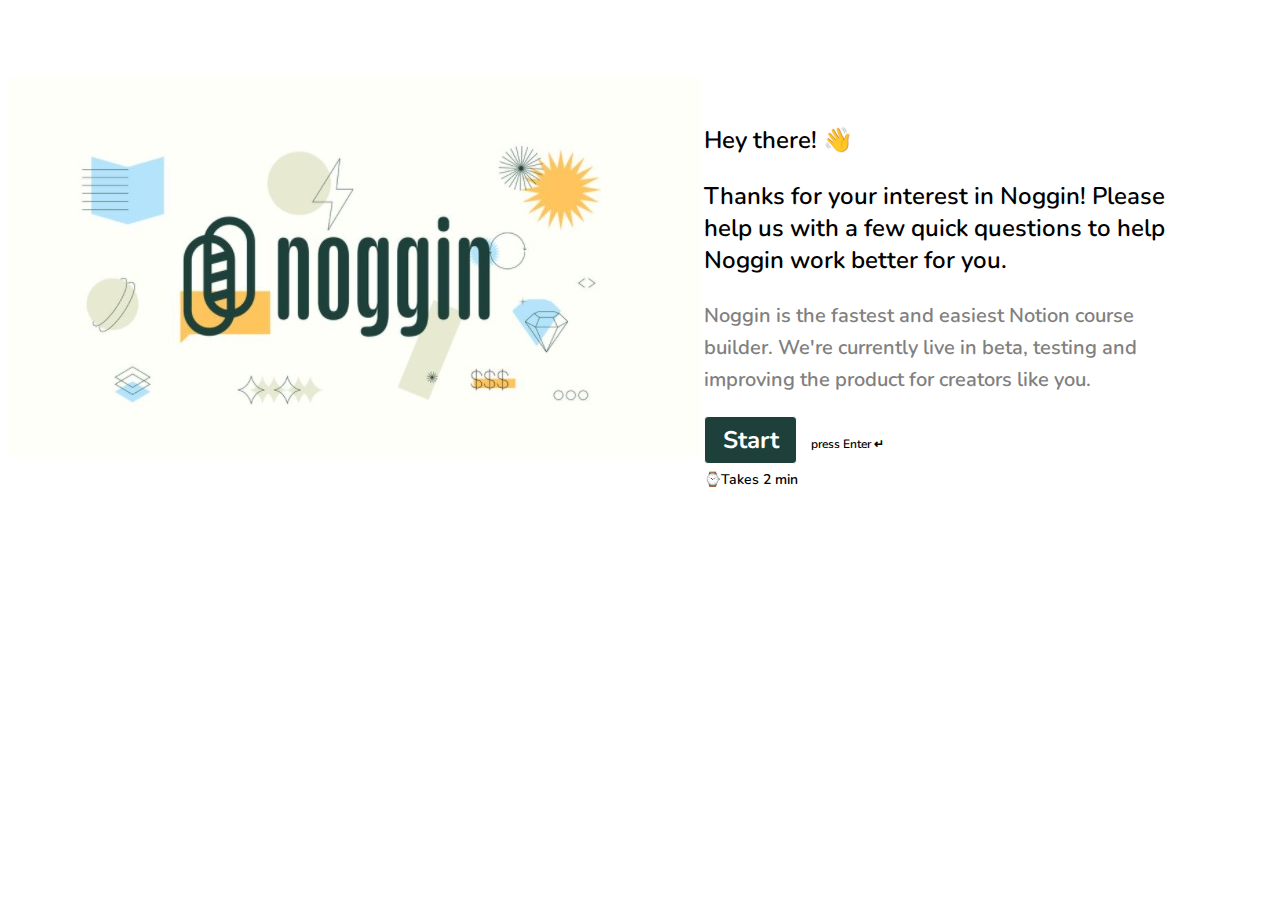
==== join.html @ b9d1dcac "1 commit" ====
<!DOCTYPE html>
<html lang="en">
<head>
    <meta charset="UTF-8">
    <meta http-equiv="X-UA-Compatible" content="IE=edge">
    <meta name="viewport" content="width=device-width, initial-scale=1.0">
    <title>Join for free</title>
    <link rel="stylesheet" href="css\style4.css">
</head>
<body>
    <div class="maincont">
        <div class="image">
            <img src="img\joinforfree.jpg" alt="joinforfree">
            <link rel="preconnect" href="https://fonts.gstatic.com">
            <link href="https://fonts.googleapis.com/css2?family=Nunito:wght@200&display=swap" rel="stylesheet">
        </div>
        <div class="content">
           <h1> Hey there! 👋</h1>

         <p class="firstp">Thanks for your interest in Noggin! Please help us with a few quick 
         questions to help Noggin work better for you.
        </p>
         <p class="nextp">Noggin is the fastest and easiest Notion course builder.
              We're currently live in beta, testing and improving the product for creators like you.
            </p>
            <button class="start">Start</button>
            <span>press Enter ↵</span>
            <div class="clock">&#8986;Takes 2 min</div>
        </div>

    </div>
    
</body>
</html>
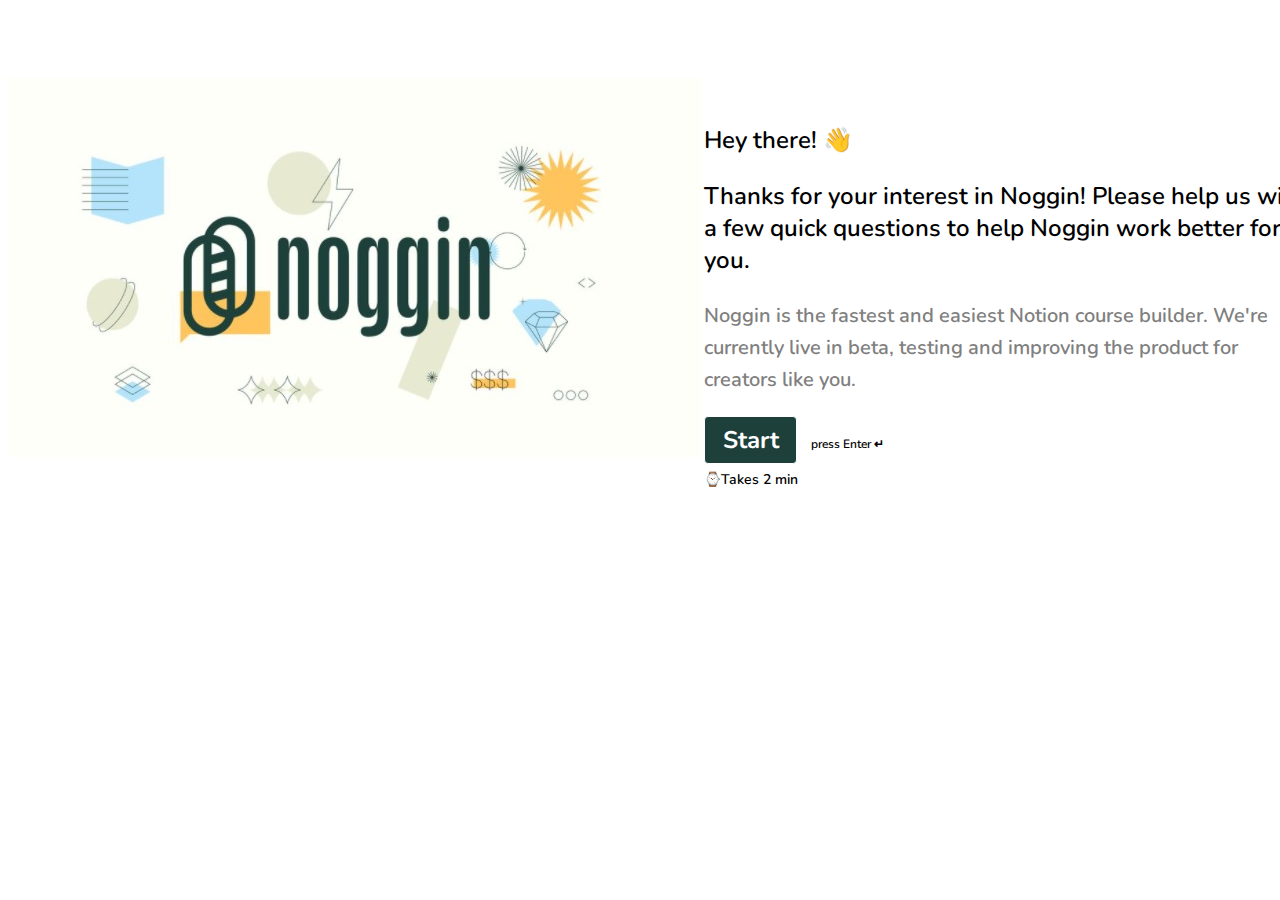
==== commit 6f7db611: "fixed adaptive" ====
--- a/join.html
+++ b/join.html
@@ -6,13 +6,14 @@
     <meta name="viewport" content="width=device-width, initial-scale=1.0">
     <title>Join for free</title>
     <link rel="stylesheet" href="css\style4.css">
+    <link rel="preconnect" href="https://fonts.gstatic.com">
+    <link href="https://fonts.googleapis.com/css2?family=Nunito:wght@200&display=swap" rel="stylesheet">
 </head>
 <body>
     <div class="maincont">
         <div class="image">
-            <img src="img\joinforfree.jpg" alt="joinforfree">
-            <link rel="preconnect" href="https://fonts.gstatic.com">
-            <link href="https://fonts.googleapis.com/css2?family=Nunito:wght@200&display=swap" rel="stylesheet">
+            <img  class ="imag1" src="img\joinforfree.jpg" alt="joinforfree">
+            
         </div>
         <div class="content">
            <h1> Hey there! 👋</h1>
@@ -27,7 +28,7 @@
             <span>press Enter ↵</span>
             <div class="clock">&#8986;Takes 2 min</div>
         </div>
-
+        
     </div>
     
 </body>
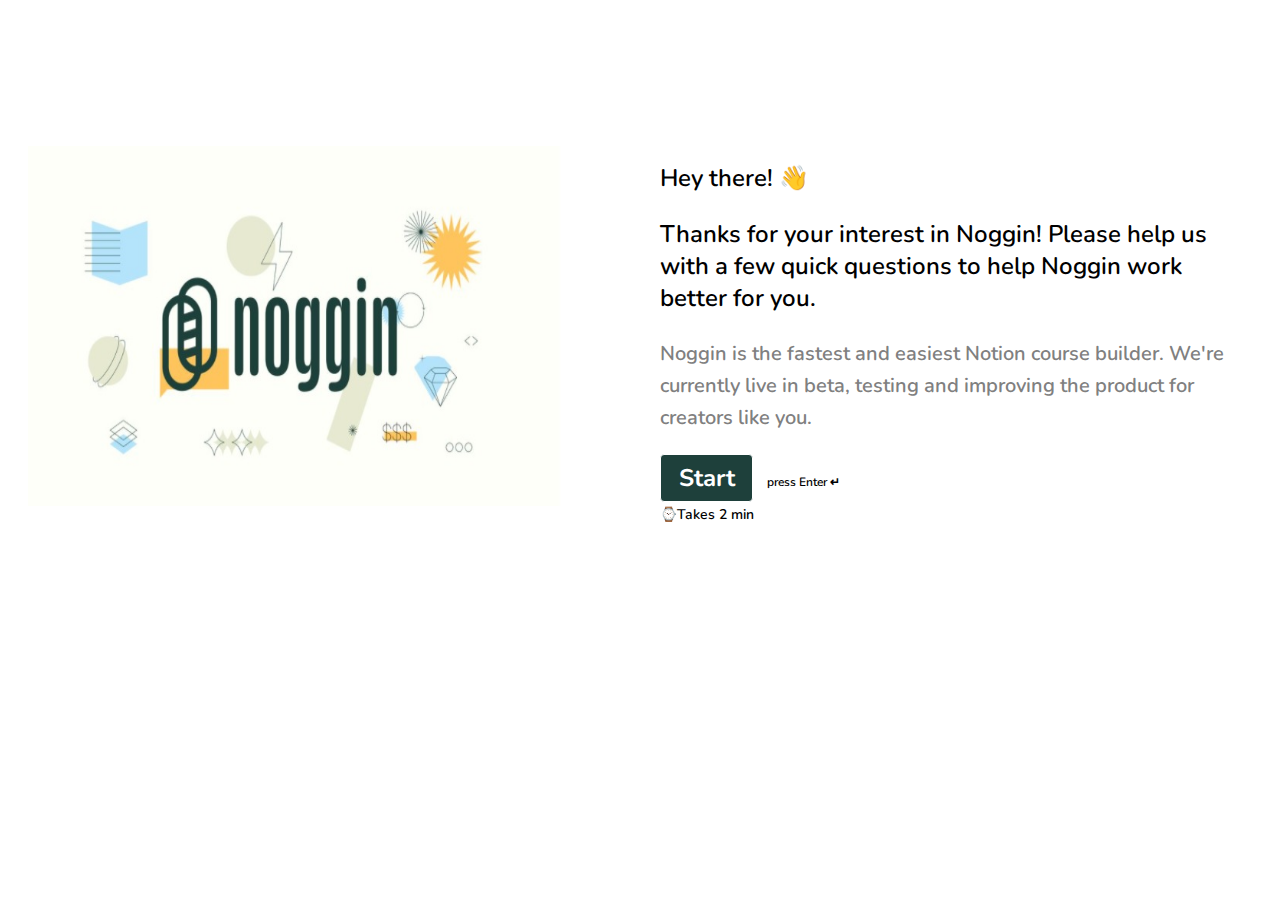
==== commit 708460b2: "fixed" ====
--- a/join.html
+++ b/join.html
@@ -10,10 +10,9 @@
     <link href="https://fonts.googleapis.com/css2?family=Nunito:wght@200&display=swap" rel="stylesheet">
 </head>
 <body>
-    <div class="maincont">
+    <div class="maincontainer">
         <div class="image">
-            <img  class ="imag1" src="img\joinforfree.jpg" alt="joinforfree">
-            
+         <img class="imag1" src="img\joinforfree.jpg" alt="joinforfreeIMAGE">  
         </div>
         <div class="content">
            <h1> Hey there! 👋</h1>
@@ -26,7 +25,7 @@
             </p>
             <button class="start">Start</button>
             <span>press Enter ↵</span>
-            <div class="clock">&#8986;Takes 2 min</div>
+            <p class="clock"> &#8986;Takes 2 min</p>
         </div>
         
     </div>
